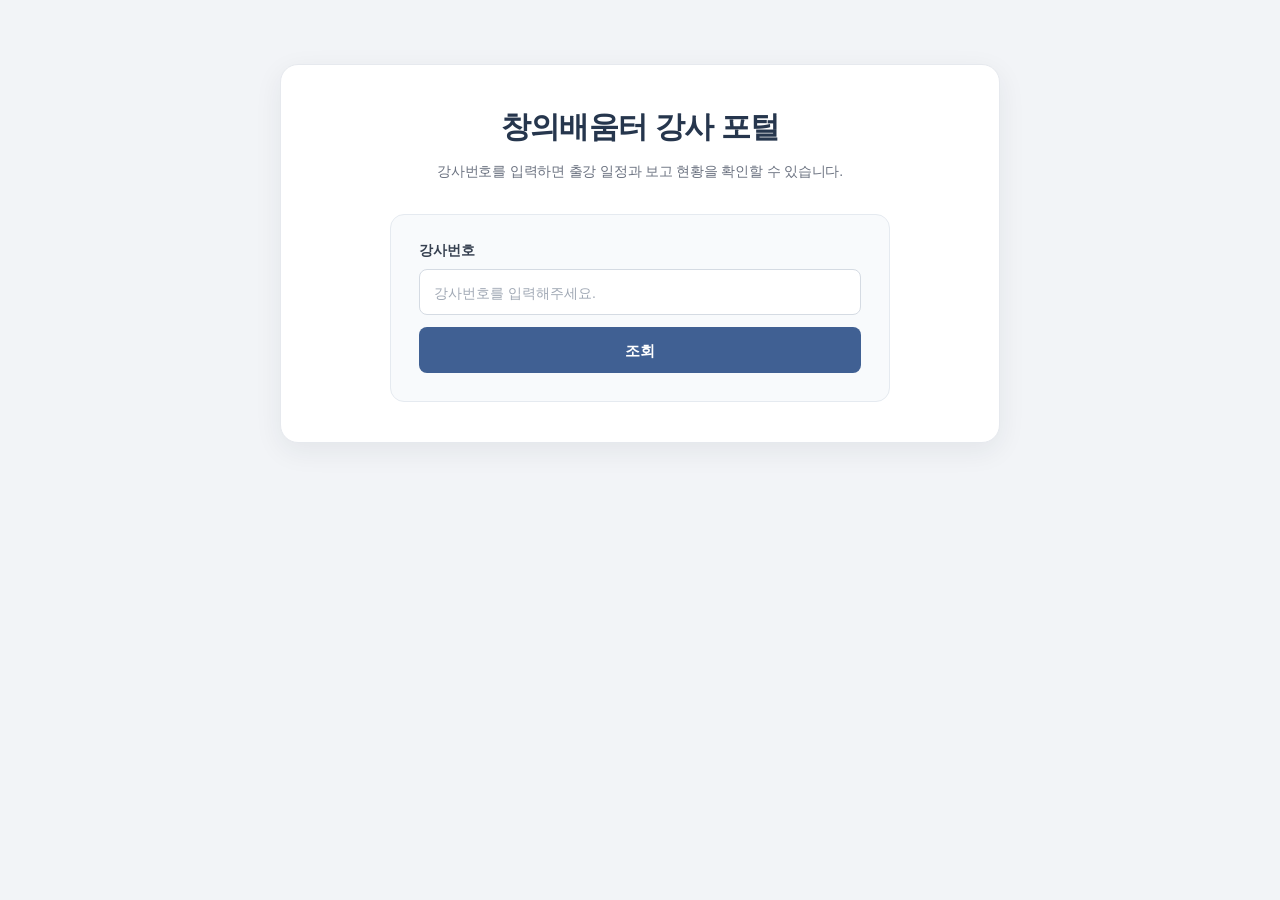
==== index.html @ 81ba8a7f "강사포털 초기 버전" ====
<!doctype html>
<html lang="ko">
  <head>
    <meta charset="UTF-8" />
    <meta name="viewport" content="width=device-width, initial-scale=1.0" />

    <title>창의배움터 강사 포털</title>

    <!-- 카카오톡 / SNS 링크 미리보기 (Open Graph) 설정 -->
    <meta property="og:type" content="website" />
    <meta
      property="og:url"
      content="https://bnkedu.github.io/instructorCheck/"
    />
    <meta property="og:title" content="창의배움터 강사 포털" />
    <meta property="og:description" content="여기를 눌러 일정을 조회하세요." />
    <meta
      property="og:image"
      content="https://bnkedu.github.io/instructorCheck/og-image.png"
    />

    <link rel="stylesheet" href="css/common.css" />
  </head>

  <body>
    <main class="page">
      <div class="container">
        <h1 class="page-title">창의배움터 강사 포털</h1>
        <p class="page-description">
          강사번호를 입력하면 출강 일정과 보고 현황을 확인할 수 있습니다.
        </p>

        <!-- 강사번호 검색 -->
        <section class="search-card">
          <label class="field-label" for="instructorNo"> 강사번호 </label>

          <input
            type="text"
            id="instructorNo"
            class="input"
            placeholder="강사번호를 입력해주세요."
            autocomplete="off"
          />

          <button
            type="button"
            id="searchButton"
            class="search-button"
            onclick="searchInstructor()"
          >
            조회
          </button>

          <div id="message" class="message"></div>
        </section>

        <!-- 조회 결과 -->
        <section id="result" class="result">
          <div class="result-row">
            <span class="result-label">강사명</span>
            <span id="resultName" class="result-value"></span>
          </div>

          <div class="result-row">
            <span class="result-label">구분</span>
            <span id="resultRole" class="role-badge"></span>
          </div>

          <div class="navigation-buttons">
            <button
              type="button"
              class="schedule-button"
              onclick="goToSchedule()"
            >
              출강 일정 확인
            </button>

            <button
              type="button"
              class="schedule-button"
              onclick="goToConfirmation()"
            >
              강사확인서
            </button>
          </div>
        </section>
      </div>
    </main>

    <script src="js/index.js"></script>
  </body>
</html>
---- css/common.css ----
/* ============================================================
   창의배움터 강사 포털 공통 스타일
   common.css
   ============================================================ */

* {
  box-sizing: border-box;
}

html,
body {
  margin: 0;
  padding: 0;
  min-height: 100%;
}

body {
  font-family: "Malgun Gothic", "Apple SD Gothic Neo", sans-serif;
  background: #f2f4f7;
  color: #27303f;
  -webkit-font-smoothing: antialiased;
}

/* ============================================================
   공통 페이지
   ============================================================ */

.page {
  width: 100%;
  min-height: 100vh;
  display: flex;
  align-items: flex-start;
  justify-content: center;
  padding: 64px 20px 48px;
}

/* ============================================================
   공통 컨테이너
   ============================================================ */

.container {
  width: 100%;
  max-width: 720px;
  margin: 0 auto;
  padding: 42px 44px 40px;

  background: #fff;
  border: 1px solid #e6e9ee;
  border-radius: 18px;

  box-shadow: 0 8px 28px rgba(31, 41, 55, 0.07);
}

/* ============================================================
   메인 타이틀
   ============================================================ */

.page-title {
  margin: 0;
  color: #26364d;
  font-size: 30px;
  font-weight: 700;
  line-height: 1.35;
  letter-spacing: -0.8px;
  text-align: center;
}

.page-description {
  margin: 12px 0 32px;
  color: #6b7280;
  font-size: 14px;
  font-weight: 400;
  line-height: 1.6;
  letter-spacing: -0.2px;
  text-align: center;
  word-break: keep-all;
}

/* ============================================================
   검색 카드
   ============================================================ */

.search-card {
  width: 100%;
  max-width: 500px;
  margin: 0 auto;
  padding: 26px 28px 28px;

  background: #f8fafc;
  border: 1px solid #e5eaf0;
  border-radius: 14px;
}

/* ============================================================
   폼
   ============================================================ */

.form-row {
  display: flex;
  flex-direction: row;
  gap: 16px;
  margin-bottom: 24px;
}

.form-group {
  flex: 1;
  width: auto;
}

label,
.field-label {
  display: block;
  margin-bottom: 9px;
  color: #374151;
  font-size: 14px;
  font-weight: 600;
  line-height: 1.4;
}

/* ============================================================
   입력창
   ============================================================ */

input,
textarea,
select {
  font-family: inherit;
}

input {
  width: 100%;
  height: 46px;
  padding: 0 14px;

  border: 1px solid #d5dbe3;
  border-radius: 8px;

  background: #fff;
  color: #27303f;

  font-size: 15px;
  transition:
    border-color 0.2s ease,
    box-shadow 0.2s ease,
    background-color 0.2s ease;
}

input::placeholder {
  font-size: 14px;
  color: #a1a9b5;
}

input:focus {
  outline: none;
  border-color: #4c8ce4;
  background: #fff;
  box-shadow: 0 0 0 3px rgba(76, 140, 228, 0.12);
}

/* ============================================================
   강사번호 검색 버튼
   ============================================================ */

.search-button {
  width: 100%;
  height: 46px;
  margin-top: 12px;
  padding: 0 18px;

  background: #406093;
  color: #fff;

  border: none;
  border-radius: 8px;

  font-family: inherit;
  font-size: 15px;
  font-weight: 600;
  line-height: 1;

  cursor: pointer;

  transition:
    background-color 0.2s ease,
    transform 0.15s ease,
    box-shadow 0.2s ease;
}

.search-button:hover {
  background: #344f7a;
}

.search-button:active {
  transform: translateY(1px);
}

.search-button:disabled {
  background: #b8c1cc;
  cursor: not-allowed;
  transform: none;
}

/* ============================================================
   공통 버튼
   ============================================================ */

button {
  width: 100%;
  height: 46px;
  margin-top: 6px;
  padding: 0 16px;

  background: #406093;
  color: #fff;

  border: none;
  border-radius: 8px;

  font-family: inherit;
  font-size: 15px;
  font-weight: 600;
  line-height: 1;

  cursor: pointer;

  transition:
    background-color 0.2s ease,
    transform 0.15s ease;
}

button:hover {
  background: #344f7a;
}

button:active {
  transform: translateY(1px);
}

button:disabled {
  background: #b8c1cc;
  color: #fff;
  cursor: not-allowed;
  transform: none;
}

/* ============================================================
   안내 문구
   ============================================================ */

.guide-text {
  display: inline-block;
  margin: 10px 0;
  color: #406093;
  font-size: 13px;
  font-weight: 600;
}

.blink-guide {
  color: #d97706;
  font-weight: 700;
  animation: blink-effect 1s infinite;
}

@keyframes blink-effect {
  0% {
    opacity: 1;
  }

  50% {
    opacity: 0.35;
  }

  100% {
    opacity: 1;
  }
}

/* ============================================================
   공통 에러
   ============================================================ */

.error {
  margin-top: 12px;
  color: #dc2626;
  font-size: 14px;
  font-weight: 600;
  text-align: center;
}

/* ============================================================
   공통 메시지
   ============================================================ */

.message {
  display: none;
  width: 100%;
  margin-top: 12px;
  padding: 10px 12px;

  border-radius: 7px;

  font-size: 13px;
  line-height: 1.5;
  text-align: center;
}

.message.success {
  display: block;
  color: #166534;
  background: #f0fdf4;
  border: 1px solid #bbf7d0;
}

.message.error {
  display: block;
  color: #b91c1c;
  background: #fef2f2;
  border: 1px solid #fecaca;
}

/* ============================================================
   조회 결과
   ============================================================ */

.result {
  display: none;
  width: 100%;
  max-width: 500px;
  margin: 24px auto 0;
}

.result.show {
  display: block;
}

.result-row {
  display: flex;
  align-items: center;
  justify-content: space-between;

  min-height: 48px;
  padding: 12px 4px;

  border-bottom: 1px solid #edf0f3;
}

.result-label {
  color: #7a8491;
  font-size: 14px;
  font-weight: 500;
}

.result-value {
  color: #27303f;
  font-size: 15px;
  font-weight: 700;
}

.role-badge {
  color: #406093;
  font-size: 14px;
  font-weight: 700;
}

/* ============================================================
   결과 화면 네비게이션
   ============================================================ */

.navigation-buttons {
  display: flex;
  gap: 10px;
  width: 100%;
  margin-top: 20px;
}

.navigation-buttons .schedule-button {
  flex: 1;
  margin-top: 0;
}

/* ============================================================
   페이지 네비게이션
   ============================================================ */

.page-nav {
  display: flex;
  justify-content: center;
  align-items: center;
  gap: 0;

  margin-bottom: 14px;

  border-bottom: 1px solid #dee2e6;
}

.page-nav-item {
  display: inline-flex;
  align-items: center;
  justify-content: center;

  min-width: 110px;
  height: 42px;
  padding: 0 18px;

  color: #868e96;
  text-decoration: none;

  font-size: 13px;
  font-weight: 600;

  border-bottom: 2px solid transparent;
  box-sizing: border-box;
}

.page-nav-item:hover,
.page-nav-item.active {
  color: #406093;
}

.page-nav-item.active {
  border-bottom-color: #406093;
}

/* ============================================================
   확정 일정 링크
   ============================================================ */

.confirmed-schedule-wrap {
  display: flex;
  justify-content: center;
  margin: 0 0 12px;
}

.confirmed-schedule-link {
  display: inline-flex;
  align-items: center;
  justify-content: center;

  min-height: 38px;
  padding: 9px 14px;

  border-radius: 8px;

  text-decoration: none;
  font-size: 14px;
  font-weight: 600;

  background: #f1f6fd;
  color: #406093;
  border: 1px solid #d5e1f0;

  transition:
    opacity 0.2s ease,
    transform 0.2s ease;
}

.confirmed-schedule-link:hover {
  opacity: 0.85;
}

.confirmed-schedule-link:active {
  transform: translateY(1px);
}

/* ============================================================
   로그인된 사용자 정보
   ============================================================ */

.logged-in-user {
  display: flex;
  justify-content: space-between;
  align-items: center;

  background: #f8fafc;
  border: 1px solid #e2e8f0;

  padding: 12px 18px;
  border-radius: 10px;

  margin: 14px 0 24px;
}

.logged-in-user .info-value {
  font-size: 14px;
  font-weight: 600;
  color: #1e293b;
}

.logged-in-user .instructor-sub-info {
  background: #eef2f7;
  color: #475569;

  font-size: 12px;
  font-weight: 500;

  padding: 4px 10px;
  border-radius: 6px;

  letter-spacing: -0.3px;
}

/* ============================================================
   연락처 본인확인
   ============================================================ */

.phone-verification-area {
  width: 100%;
  max-width: 520px;
  margin: 24px auto 0;
  padding: 20px 0;

  text-align: center;
}

.phone-verification-title {
  margin: 0 0 8px;

  color: #27364d;
  font-size: 18px;
  font-weight: 700;
  line-height: 1.4;

  text-align: center;
  word-break: keep-all;
}

.phone-verification-sub {
  margin: 0 0 16px;

  color: #7a8491;
  font-size: 14px;
  line-height: 1.5;

  text-align: center;
  word-break: keep-all;
}

.phone-input-row {
  display: flex;
  flex-direction: column;
  align-items: center;

  width: 100%;
  max-width: 420px;
  margin: 0 auto;
  gap: 8px;
}

.phone-input-row input[type="tel"] {
  width: 100%;
  height: 46px;
  margin: 0;

  text-align: center;
}

.phone-input-row #phoneVerifyButton {
  width: 100%;
  height: 46px;
  margin: 0;

  background: #4c8ce4;
}

.phone-input-row #phoneVerifyButton:hover {
  background: #3977ca;
}

/* ============================================================
   모바일
   ============================================================ */

@media screen and (max-width: 768px) {
  .page {
    padding: 20px 12px 32px;
  }

  .container {
    max-width: 100%;
    padding: 30px 18px 28px;
    border-radius: 14px;
  }

  .page-title {
    font-size: 24px;
    letter-spacing: -0.6px;
  }

  .page-description {
    margin: 10px 0 26px;
    font-size: 13px;
  }

  .search-card {
    padding: 22px 18px 22px;
    border-radius: 12px;
  }

  .form-row {
    flex-direction: column;
    gap: 12px;
  }

  h2 {
    font-size: 23px;
  }

  button {
    height: 44px;
    font-size: 15px;
  }

  .navigation-buttons {
    flex-direction: column;
    gap: 8px;
  }

  .navigation-buttons .schedule-button {
    width: 100%;
  }

  .result-row {
    min-height: 46px;
  }

  .phone-verification-area {
    padding: 16px 0;
  }

  .phone-verification-title {
    font-size: 17px;
  }

  .phone-verification-sub {
    font-size: 13px;
  }

  .phone-input-row {
    max-width: 100%;
  }
}

.loading-message,
.empty-message,
.error-message {
  padding: 24px 16px;
  text-align: center;
  font-size: 14px;
}
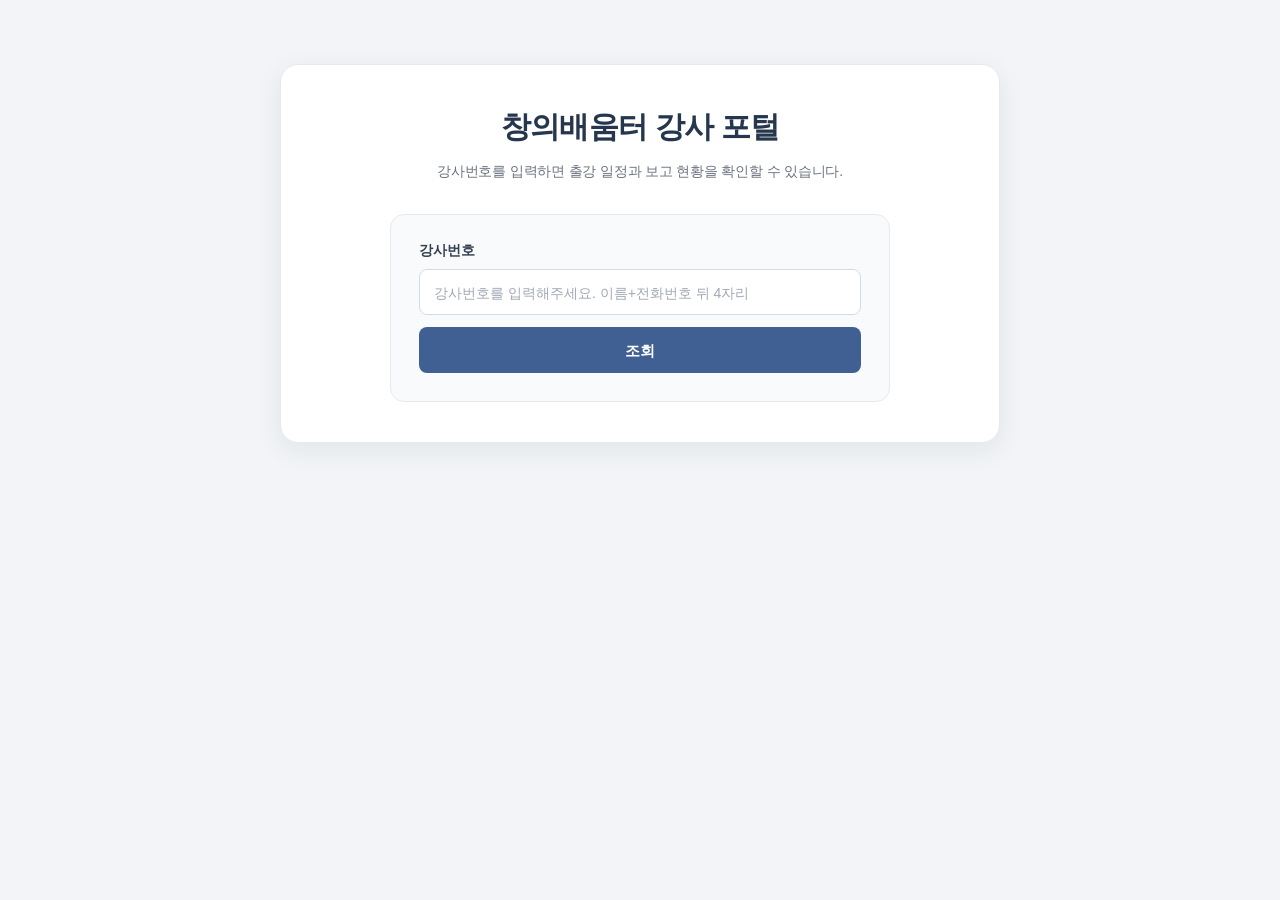
==== commit fa8c9db7: "운영진 대시보드 및 웹 푸시 기능 업데이트" ====
--- a/index.html
+++ b/index.html
@@ -1,92 +1,92 @@
 <!doctype html>
 <html lang="ko">
-  <head>
-    <meta charset="UTF-8" />
-    <meta name="viewport" content="width=device-width, initial-scale=1.0" />
+	<head>
+		<meta charset="UTF-8" />
+		<meta name="viewport" content="width=device-width, initial-scale=1.0" />
 
-    <title>창의배움터 강사 포털</title>
+		<title>창의배움터 강사 포털</title>
 
-    <!-- 카카오톡 / SNS 링크 미리보기 (Open Graph) 설정 -->
-    <meta property="og:type" content="website" />
-    <meta
-      property="og:url"
-      content="https://bnkedu.github.io/instructorCheck/"
-    />
-    <meta property="og:title" content="창의배움터 강사 포털" />
-    <meta property="og:description" content="여기를 눌러 일정을 조회하세요." />
-    <meta
-      property="og:image"
-      content="https://bnkedu.github.io/instructorCheck/og-image.png"
-    />
+		<!-- 카카오톡 / SNS 링크 미리보기 (Open Graph) 설정 -->
+		<meta property="og:type" content="website" />
+		<meta
+			property="og:url"
+			content="https://bnkedu.github.io/instructorPortal/"
+		/>
+		<meta property="og:title" content="창의배움터 강사 포털" />
+		<meta property="og:description" content="여기를 눌러 일정을 조회하세요." />
+		<meta
+			property="og:image"
+			content="https://bnkedu.github.io/instructorPortal/og-image.png"
+		/>
 
-    <link rel="stylesheet" href="css/common.css" />
-  </head>
+		<link rel="stylesheet" href="css/common.css" />
+	</head>
 
-  <body>
-    <main class="page">
-      <div class="container">
-        <h1 class="page-title">창의배움터 강사 포털</h1>
-        <p class="page-description">
-          강사번호를 입력하면 출강 일정과 보고 현황을 확인할 수 있습니다.
-        </p>
+	<body>
+		<main class="page">
+			<div class="container">
+				<h1 class="page-title">창의배움터 강사 포털</h1>
+				<p class="page-description">
+					강사번호를 입력하면 출강 일정과 보고 현황을 확인할 수 있습니다.
+				</p>
 
-        <!-- 강사번호 검색 -->
-        <section class="search-card">
-          <label class="field-label" for="instructorNo"> 강사번호 </label>
+				<!-- 강사번호 검색 -->
+				<section class="search-card">
+					<label class="field-label" for="instructorNo"> 강사번호 </label>
 
-          <input
-            type="text"
-            id="instructorNo"
-            class="input"
-            placeholder="강사번호를 입력해주세요."
-            autocomplete="off"
-          />
+					<input
+						type="text"
+						id="instructorNo"
+						class="input"
+						placeholder="강사번호를 입력해주세요. 이름+전화번호 뒤 4자리"
+						autocomplete="off"
+					/>
 
-          <button
-            type="button"
-            id="searchButton"
-            class="search-button"
-            onclick="searchInstructor()"
-          >
-            조회
-          </button>
+					<button
+						type="button"
+						id="searchButton"
+						class="search-button"
+						onclick="searchInstructor()"
+					>
+						조회
+					</button>
 
-          <div id="message" class="message"></div>
-        </section>
+					<div id="message" class="message"></div>
+				</section>
 
-        <!-- 조회 결과 -->
-        <section id="result" class="result">
-          <div class="result-row">
-            <span class="result-label">강사명</span>
-            <span id="resultName" class="result-value"></span>
-          </div>
+				<!-- 조회 결과 -->
+				<section id="result" class="result">
+					<div class="result-row">
+						<span class="result-label">강사명</span>
+						<span id="resultName" class="result-value"></span>
+					</div>
 
-          <div class="result-row">
-            <span class="result-label">구분</span>
-            <span id="resultRole" class="role-badge"></span>
-          </div>
+					<div class="result-row">
+						<span class="result-label">구분</span>
+						<span id="resultRole" class="role-badge"></span>
+					</div>
 
-          <div class="navigation-buttons">
-            <button
-              type="button"
-              class="schedule-button"
-              onclick="goToSchedule()"
-            >
-              출강 일정 확인
-            </button>
+					<div class="navigation-buttons">
+						<button
+							type="button"
+							class="schedule-button"
+							onclick="goToSchedule()"
+						>
+							출강 일정 확인
+						</button>
 
-            <button
-              type="button"
-              class="schedule-button"
-              onclick="goToConfirmation()"
-            >
-              강사확인서
-            </button>
-          </div>
-        </section>
-      </div>
-    </main>
+						<button
+							type="button"
+							class="schedule-button"
+							onclick="goToConfirmation()"
+						>
+							강사확인서
+						</button>
+					</div>
+				</section>
+			</div>
+		</main>
 
-    <script src="js/index.js"></script>
-  </body>
+		<script src="js/index.js"></script>
+	</body>
 </html>
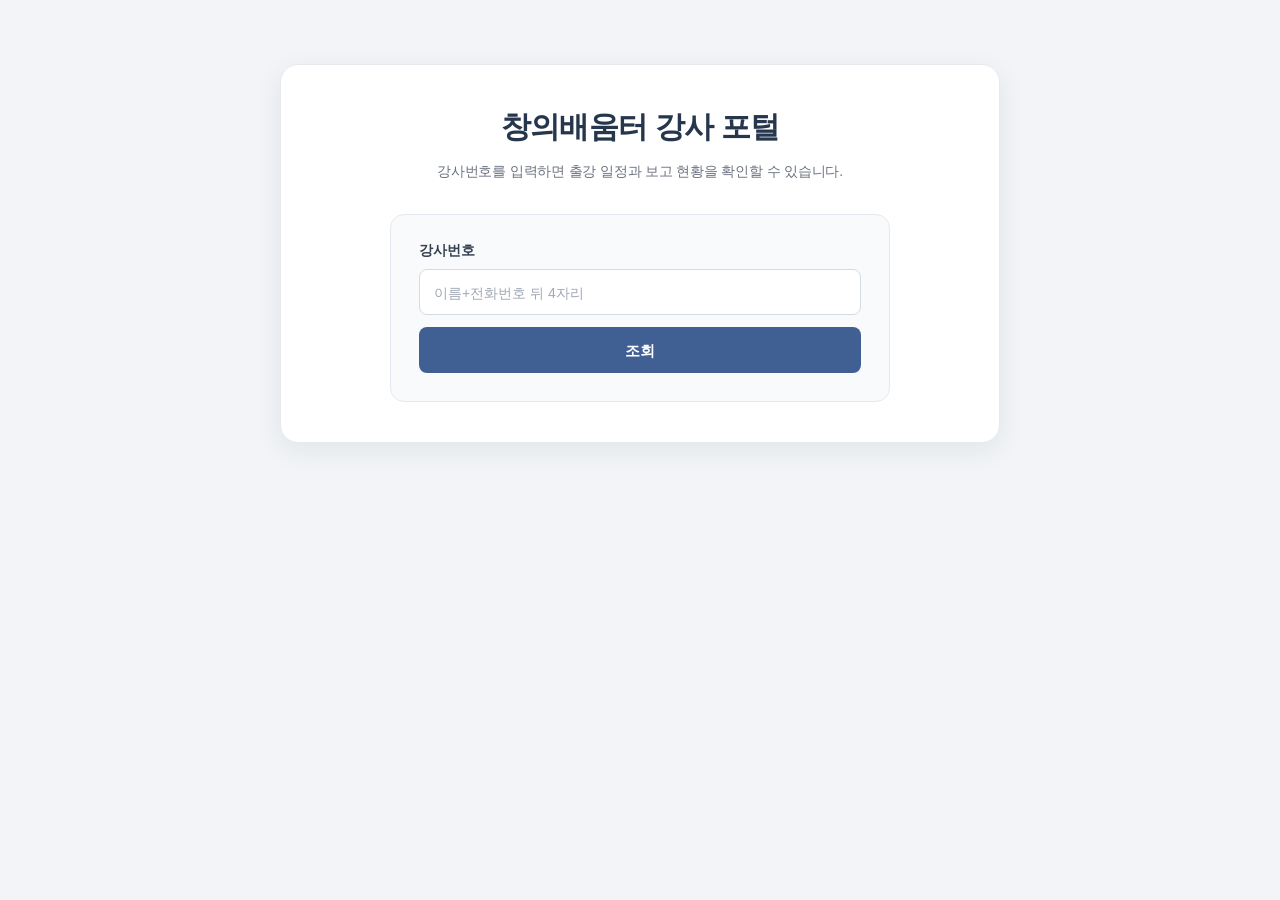
==== commit 5a8deb40: "웹앱 푸시 알림 추가" ====
--- a/index.html
+++ b/index.html
@@ -1,92 +1,93 @@
 <!doctype html>
 <html lang="ko">
-	<head>
-		<meta charset="UTF-8" />
-		<meta name="viewport" content="width=device-width, initial-scale=1.0" />
+  <head>
+    <meta charset="UTF-8" />
+    <meta name="viewport" content="width=device-width, initial-scale=1.0" />
 
-		<title>창의배움터 강사 포털</title>
+    <title>창의배움터 강사 포털</title>
 
-		<!-- 카카오톡 / SNS 링크 미리보기 (Open Graph) 설정 -->
-		<meta property="og:type" content="website" />
-		<meta
-			property="og:url"
-			content="https://bnkedu.github.io/instructorPortal/"
-		/>
-		<meta property="og:title" content="창의배움터 강사 포털" />
-		<meta property="og:description" content="여기를 눌러 일정을 조회하세요." />
-		<meta
-			property="og:image"
-			content="https://bnkedu.github.io/instructorPortal/og-image.png"
-		/>
+    <!-- 카카오톡 / SNS 링크 미리보기 (Open Graph) 설정 -->
+    <meta property="og:type" content="website" />
+    <meta
+      property="og:url"
+      content="https://bnkedu.github.io/instructorPortal/"
+    />
+    <meta property="og:title" content="창의배움터 강사 포털" />
+    <meta property="og:description" content="여기를 눌러 일정을 조회하세요." />
+    <meta
+      property="og:image"
+      content="https://bnkedu.github.io/instructorPortal/img/og-image.png"
+    />
+    <link rel="icon" type="image/png" href="./img/favicon.png" />
 
-		<link rel="stylesheet" href="css/common.css" />
-	</head>
+    <link rel="stylesheet" href="css/common.css" />
+  </head>
 
-	<body>
-		<main class="page">
-			<div class="container">
-				<h1 class="page-title">창의배움터 강사 포털</h1>
-				<p class="page-description">
-					강사번호를 입력하면 출강 일정과 보고 현황을 확인할 수 있습니다.
-				</p>
+  <body>
+    <main class="page">
+      <div class="container">
+        <h1 class="page-title">창의배움터 강사 포털</h1>
+        <p class="page-description">
+          강사번호를 입력하면 출강 일정과 보고 현황을 확인할 수 있습니다.
+        </p>
 
-				<!-- 강사번호 검색 -->
-				<section class="search-card">
-					<label class="field-label" for="instructorNo"> 강사번호 </label>
+        <!-- 강사번호 검색 -->
+        <section class="search-card">
+          <label class="field-label" for="instructorNo"> 강사번호 </label>
 
-					<input
-						type="text"
-						id="instructorNo"
-						class="input"
-						placeholder="강사번호를 입력해주세요. 이름+전화번호 뒤 4자리"
-						autocomplete="off"
-					/>
+          <input
+            type="text"
+            id="instructorNo"
+            class="input"
+            placeholder="이름+전화번호 뒤 4자리"
+            autocomplete="off"
+          />
 
-					<button
-						type="button"
-						id="searchButton"
-						class="search-button"
-						onclick="searchInstructor()"
-					>
-						조회
-					</button>
+          <button
+            type="button"
+            id="searchButton"
+            class="search-button"
+            onclick="searchInstructor()"
+          >
+            조회
+          </button>
 
-					<div id="message" class="message"></div>
-				</section>
+          <div id="message" class="message"></div>
+        </section>
 
-				<!-- 조회 결과 -->
-				<section id="result" class="result">
-					<div class="result-row">
-						<span class="result-label">강사명</span>
-						<span id="resultName" class="result-value"></span>
-					</div>
+        <!-- 조회 결과 -->
+        <section id="result" class="result">
+          <div class="result-row">
+            <span class="result-label">강사명</span>
+            <span id="resultName" class="result-value"></span>
+          </div>
 
-					<div class="result-row">
-						<span class="result-label">구분</span>
-						<span id="resultRole" class="role-badge"></span>
-					</div>
+          <div class="result-row">
+            <span class="result-label">구분</span>
+            <span id="resultRole" class="role-badge"></span>
+          </div>
 
-					<div class="navigation-buttons">
-						<button
-							type="button"
-							class="schedule-button"
-							onclick="goToSchedule()"
-						>
-							출강 일정 확인
-						</button>
+          <div class="navigation-buttons">
+            <button
+              type="button"
+              class="schedule-button"
+              onclick="goToSchedule()"
+            >
+              출강 일정 확인
+            </button>
 
-						<button
-							type="button"
-							class="schedule-button"
-							onclick="goToConfirmation()"
-						>
-							강사확인서
-						</button>
-					</div>
-				</section>
-			</div>
-		</main>
+            <button
+              type="button"
+              class="schedule-button"
+              onclick="goToConfirmation()"
+            >
+              강사확인서
+            </button>
+          </div>
+        </section>
+      </div>
+    </main>
 
-		<script src="js/index.js"></script>
-	</body>
+    <script src="js/index.js"></script>
+  </body>
 </html>
